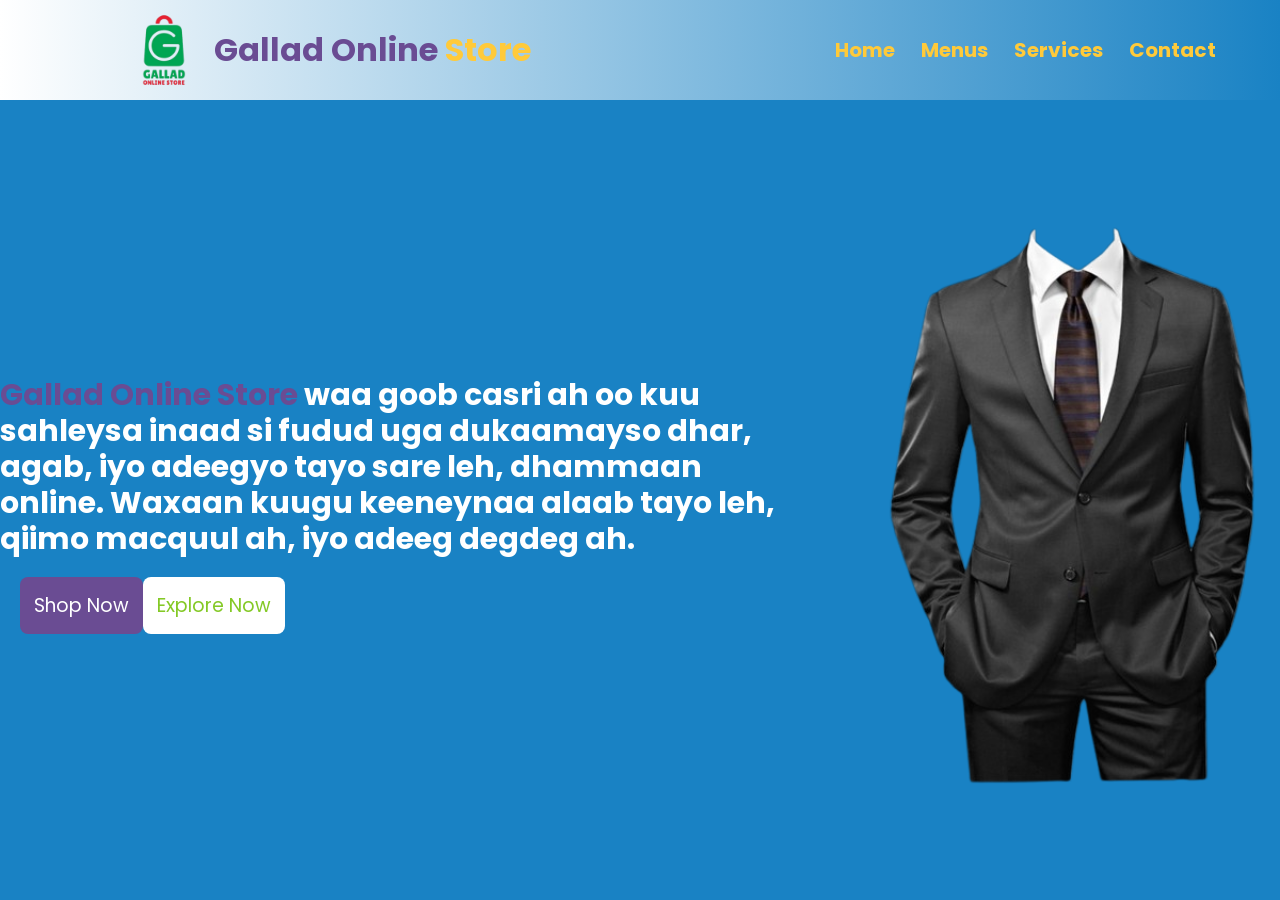
==== index.html @ 65a357d8 "add image and full index.html" ====
<!DOCTYPE html>
<html lang="en">
<head>
  <meta charset="UTF-8">
  <meta name="viewport" content="width=device-width, initial-scale=1.0">
  <title>Gallad Cafe</title>
  <link rel="stylesheet" href="Restuarant.css">
</head>
<body>
  <!-- header -->
  <header class="header">
    <div class="left-header">
      <img class="logo" src="galladlogo.png" alt="logo">
      <h1>Gallad Online <span>Store</span></h1>

    </div>
    

    <ul class="header-menus">
      <li><a href="#Home">Home</a></li>
      <li><a href="#Menus">Menus</a></li>
      <li><a href="#Services">Services</a></li>
      <li><a href="#Contact">Contact</a></li>



    </ul>

  </header>
   <!-- end header -->

   <!-- home section -->
   <section class="section-home section-menu">
    <div class="section-home_content">
      <h1 class="section-home_title"><span> Gallad Online </span> <span>Store</span> waa goob casri ah oo kuu sahleysa inaad si fudud uga dukaamayso dhar, agab, iyo adeegyo tayo sare leh, dhammaan online. Waxaan kuugu keeneynaa alaab tayo leh, qiimo macquul ah, iyo adeeg degdeg ah.</h1>
      <div class="section-home_buttons">
        <button class="primary-button">Shop Now</button>
        <button class="light-button">Explore Now</button>

      </div>

    </div>
    <img class="section-home_image" src="suit.png" alt="suit">

   </section>
   <!-- end home section -->
  
</body>
</html>
---- Restuarant.css ----
@import url('https://fonts.googleapis.com/css2?family=Poppins:ital,wght@0,100;0,200;0,300;0,400;0,500;0,600;0,700;0,800;0,900;1,100;1,200;1,300;1,400;1,500;1,600;1,700;1,800;1,900&display=swap');

*{
margin: 0;
padding: 0;
box-sizing: border-box;
font-family: "Poppins", sans-serif;

}
:root{
    /* colors */
    --primary-color:#6a4c93;
    --background-color:#1982c4;
    --border-primary-color: #84c926;
    --light-primary-color:#ff595e;
    --secondary-color:#ffca3a;
    --gray-color:#7f7d7b;
    --transparent-025:rgba(255, 255, 255, 0.25);

    /* radias */
    --small-radias:8px;
    --medium-radias:16px;
    --large-radias:24px;
}

/* header */
.header{
    background:linear-gradient(to right, white, var(--background-color));
    display: flex;
    justify-content: space-between;
    padding-inline: 5%;
    height: 100px;
    align-items: center;
    position: fixed;
    width: 100%;
    box-shadow: 0, 0, 10px, rgba(0, 0, 0, 0.1);
    z-index: 1;
    /* border: solid var(--border-primary-color); */

}
.left-header{
    display: flex;
    justify-content: space-between;
    align-items: center;
    padding: 10px 50px;
    color: var(--primary-color);
}
.left-header span{
    color: var(--secondary-color);

}
.logo{
    max-width: 100px;
    height: auto;
}

.header-title{
    color: var(--primary-color);
}

.header-title span{
    color: var(--secondary-color);
}

.header-menus {
    list-style: none;
    display: flex;
    gap: 26px;
}

.header-menus li a{
    text-decoration: none;
    font-weight: 700;
    color: var(--secondary-color);
    font-size: 20px;
    transition: 300ms ease;
    position: relative;

}


.header-menus li a:hover{
    color: var(--primary-color); 
    /* text-decoration: none; */
}

.header-menus li a::after{
    content: '';
    position: absolute;
    width: 0;
    height: 2px;
    background: var(--primary-color);
    left: 0;
    bottom: -6px;
    transition: 300ms ease;
}

.header-menus li a:hover::after{
    width: 100%;
}
/* end header */

/* section home */
.section-home{
    padding-top: 130px;
    display: flex;
    align-items: center;
    background: var(--background-color);
    gap: 80px;
    min-height: 100dvh;
    justify-content: space-between;
   
}
.section-home_title{
    line-height: 1.2;
    font-size: 30px;
    width: 800px;
    align-items: center;
    color: white;
}
.section-home_title span{
    color: var(--primary-color);
}
/* .section-home_title span{
    color: var(--secondary-color);
} */

.section-home_buttons{
    display: flex;
    margin: 20px;
    grid-auto-flow: 16px;
}

.section-home_image{
    width: 90%;
    max-width: 400px;
}

.primary-button{
    background: var(--primary-color);
    color: white;
    border: 4px solid rgba var(--transparent-025);
}

.light-button{
    background: white;
    color: var(--border-primary-color);
    border: 4px solid rgba var(--transparent-025);
}

.primary-button,
.light-button{
    padding: 14px 14px;
    font-size: 19px;
    border-radius: var(--small-radias);
    font-weight: 400;
    cursor: pointer;
    display: flex;
    align-items: center;
    gap: 10px;
    

}

/* end section home */
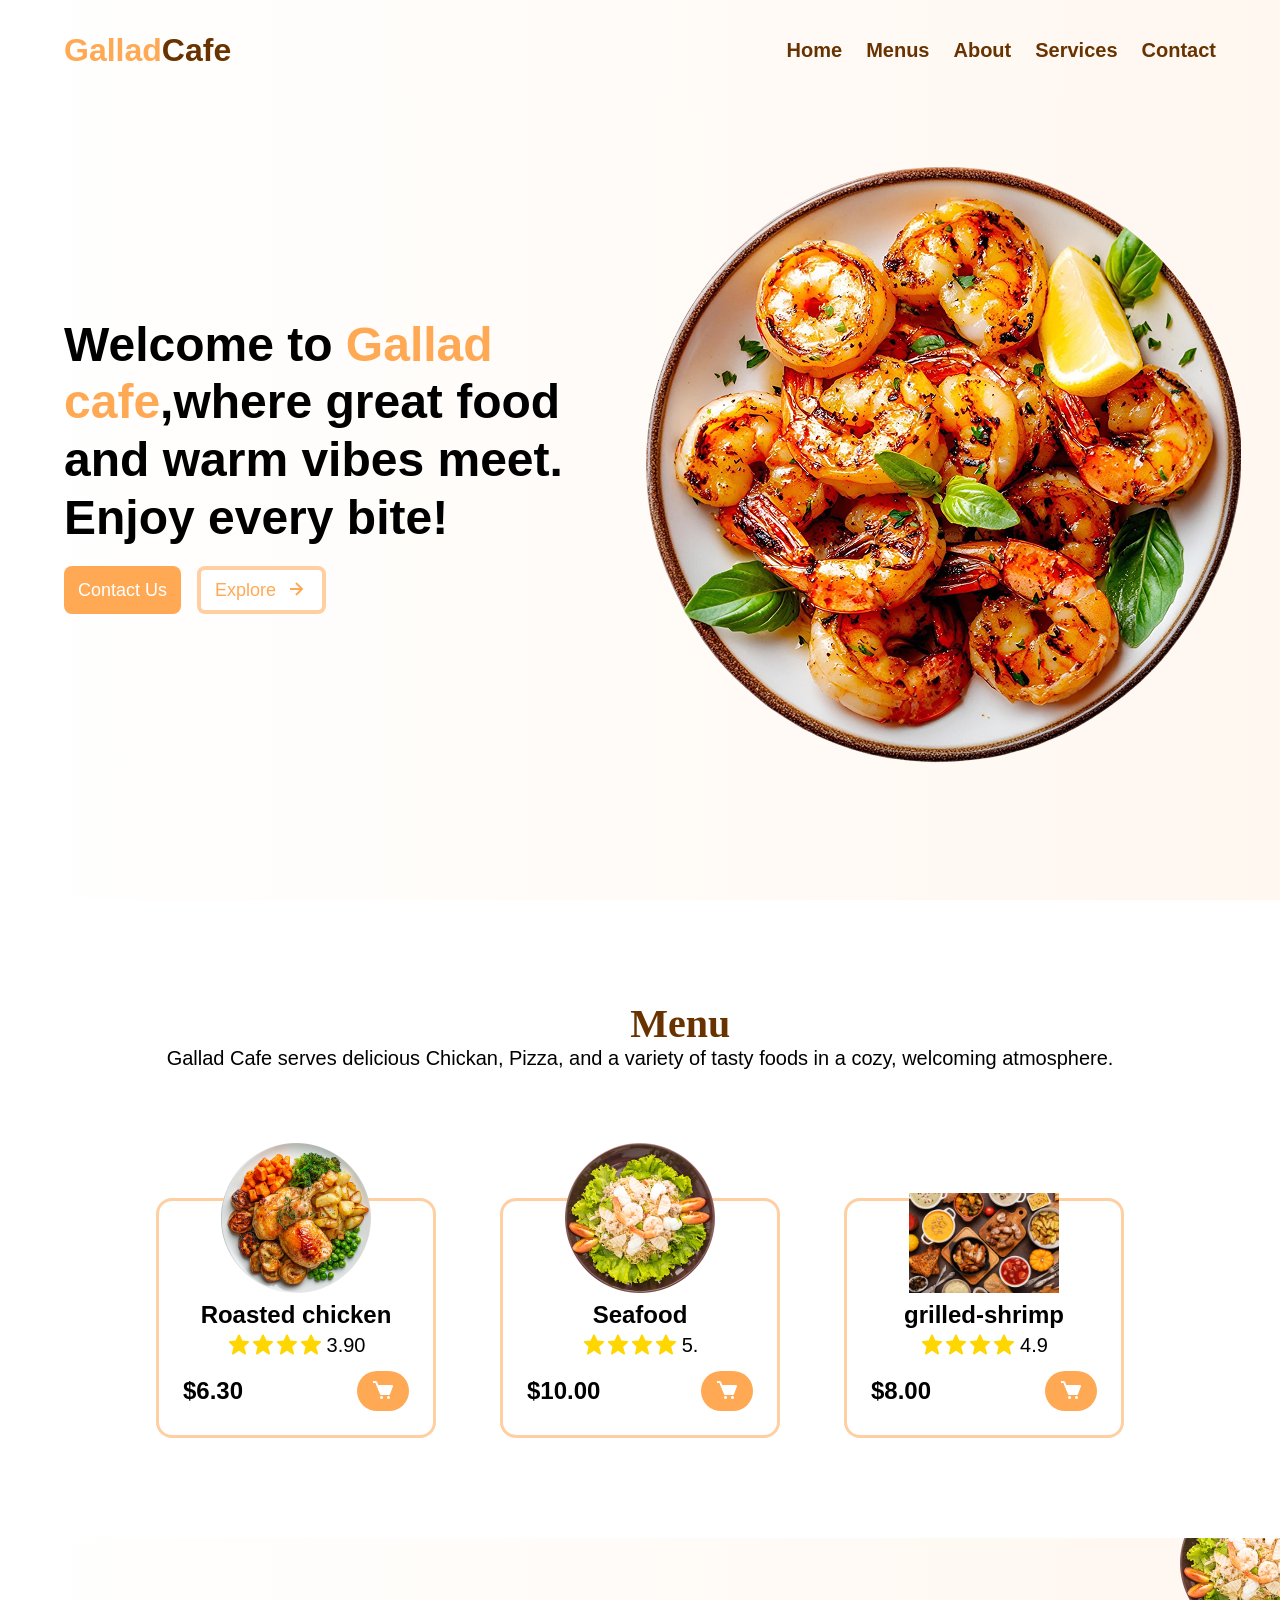
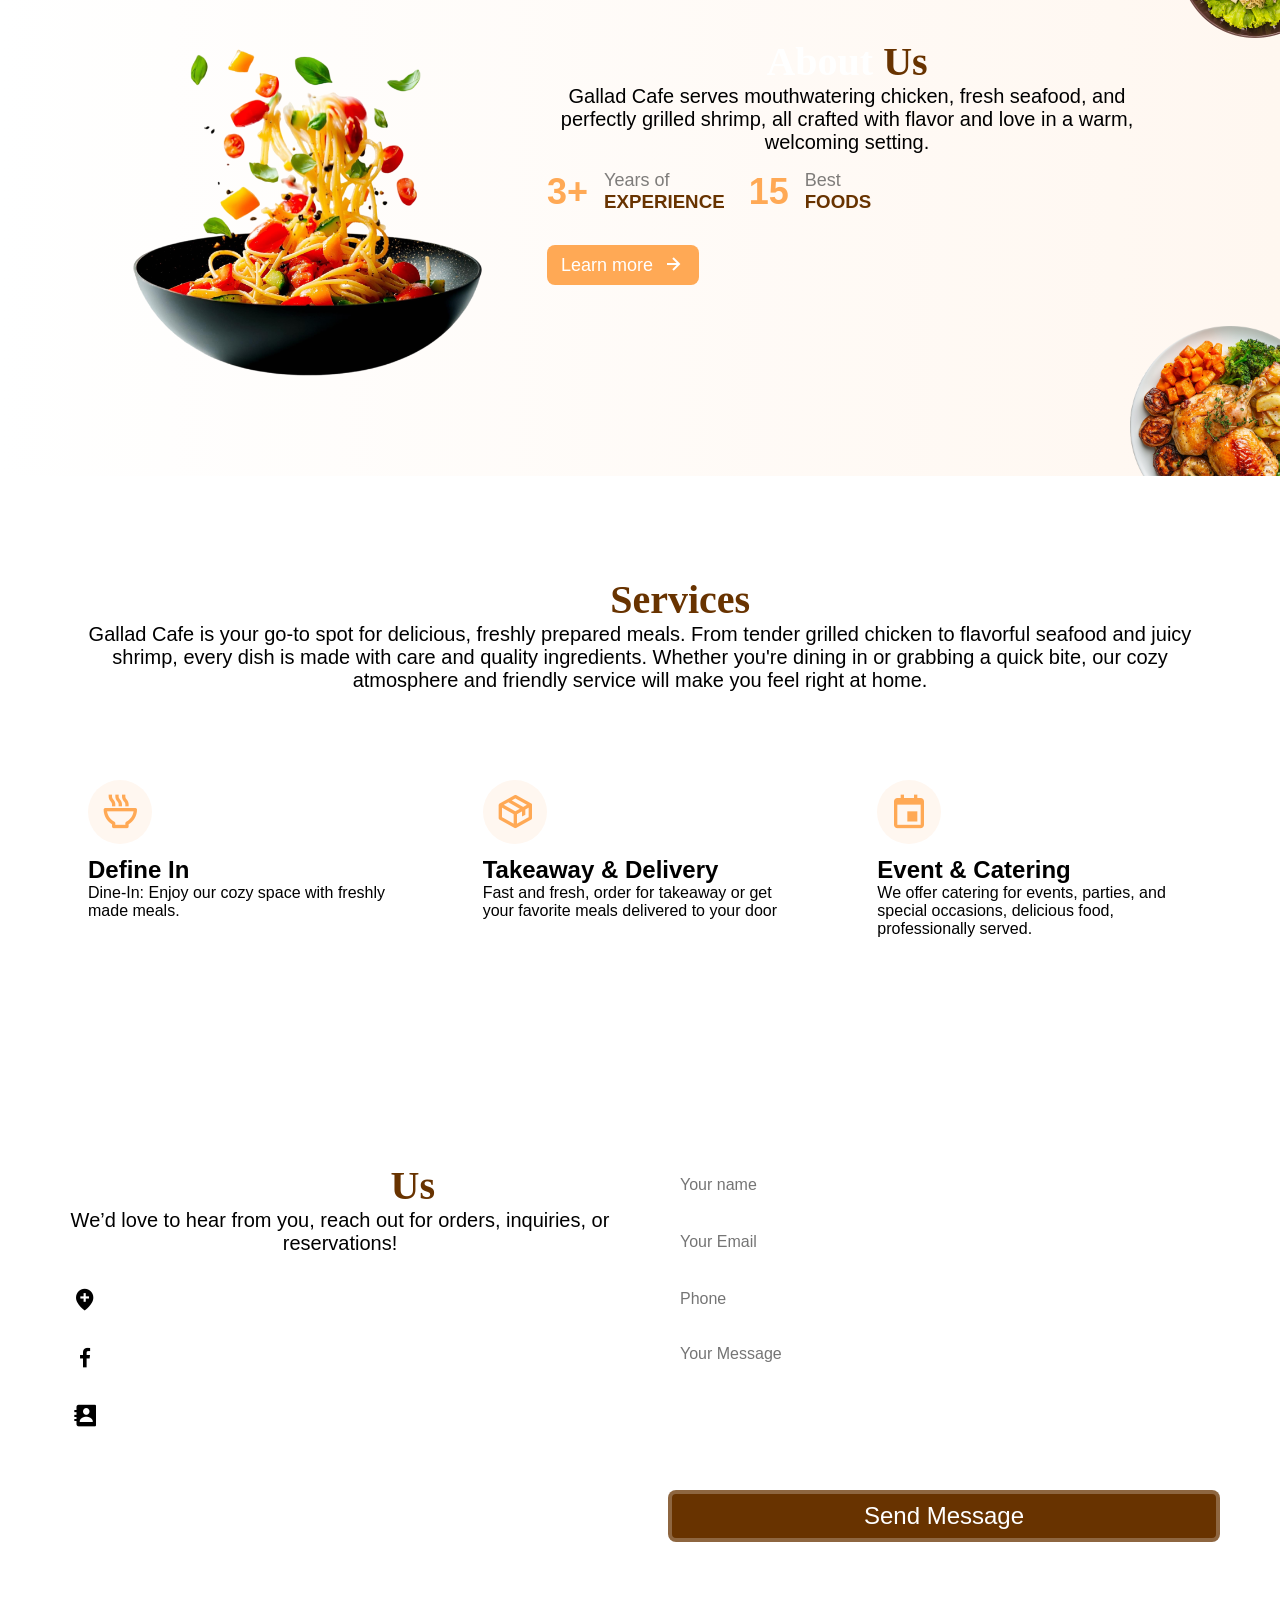
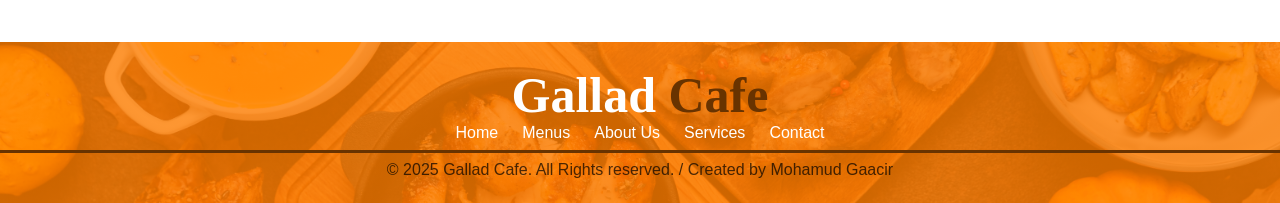
==== commit b7b9be6f: "add image and full elements" ====
--- a/index.html
+++ b/index.html
@@ -1,49 +1,301 @@
+
 <!DOCTYPE html>
 <html lang="en">
 <head>
   <meta charset="UTF-8">
   <meta name="viewport" content="width=device-width, initial-scale=1.0">
   <title>Gallad Cafe</title>
+  <link rel="preconnect" href="https://fonts.googleapis.com">
+  <link rel="preconnect" href="https://fonts.gstatic.com" crossorigin>
+  <link href='https://unpkg.com/boxicons@2.1.4/css/boxicons.min.css' rel="stylesheet">
   <link rel="stylesheet" href="Restuarant.css">
 </head>
 <body>
-  <!-- header -->
-  <header class="header">
-    <div class="left-header">
-      <img class="logo" src="galladlogo.png" alt="logo">
-      <h1>Gallad Online <span>Store</span></h1>
-
-    </div>
+      <!-- Header -->
+       <header class="header">
+        <h1 class="header-title">Gallad<span>Cafe</span></h1>
+
+        <ul class="header-menus">
+          <li><a href="#Home">Home</a></li>
+          <li><a href="#Menus">Menus</a></li>
+          <li><a href="#About">About</a></li>
+          <li><a href="#Services">Services</a></li>
+          <li><a href="#Contact">Contact</a></li>
     
 
-    <ul class="header-menus">
-      <li><a href="#Home">Home</a></li>
-      <li><a href="#Menus">Menus</a></li>
-      <li><a href="#Services">Services</a></li>
-      <li><a href="#Contact">Contact</a></li>
-
-
-
-    </ul>
-
-  </header>
-   <!-- end header -->
-
-   <!-- home section -->
-   <section class="section-home section-menu">
-    <div class="section-home_content">
-      <h1 class="section-home_title"><span> Gallad Online </span> <span>Store</span> waa goob casri ah oo kuu sahleysa inaad si fudud uga dukaamayso dhar, agab, iyo adeegyo tayo sare leh, dhammaan online. Waxaan kuugu keeneynaa alaab tayo leh, qiimo macquul ah, iyo adeeg degdeg ah.</h1>
-      <div class="section-home_buttons">
-        <button class="primary-button">Shop Now</button>
-        <button class="light-button">Explore Now</button>
-
-      </div>
-
-    </div>
-    <img class="section-home_image" src="suit.png" alt="suit">
-
-   </section>
-   <!-- end home section -->
+        </ul>
+
+        <div class="header_menu-togle">
+          <i class='bx bx-menu'></i>
+          <i class='bx bx-x'></i>
+        </div>
+       </header>
+
+       <!-- Home section -->
+       <section id="home" class="section-home section-menu">
+        <div class="section-home_content">
+            <h1 class="section-home_title">Welcome to <span>Gallad cafe</span>,where great food and warm vibes meet. Enjoy every bite!</h1>
+            <div class="section-home_buttons">
+                <button class="primary-button">Contact Us</button>
+                <button class="light-button">Explore
+                  <i class='bx bx-right-arrow-alt'></i>
+                </button>
+            </div>
+        </div>
+        <img class="section-home_image" src="grilled-shrimp.png" alt="">
+
+    </section>
+       <!-- end section home -->
+
+       <!--section-menus  -->
+
+       <section class="section-menus section-menu" id="menus">
+        <h1 class="section-title">Our <span>Menu</span></h1>
+        <p class="section-desk">Gallad Cafe serves delicious Chickan, Pizza, and a variety of tasty foods in a cozy, welcoming atmosphere.</p>
+          
+        <div class="section-menus_cards">
+
+          <!-- card 1 -->
+          <div class="section-menus_card">
+            <img class="section-menus_card-image" src="roasted-chicken.png" alt="">
+            <h3 class="section-menus_card-title">Roasted chicken</h3>
+
+            <div class="section-menus_card-rating">
+              <i class='bx bxs-star'></i>
+              <i class='bx bxs-star'></i>
+              <i class='bx bxs-star'></i>
+              <i class='bx bxs-star'></i>
+              <span>3.90</span>
+             
+            </div>
+            
+            <div class="section-menus_card-footer">
+              <h2 class="section-menus_card-price">$6.30</h2>
+              <button class=" section-menus_card-button--buy primary-button">
+                <i class='bx bxs-cart'></i>
+              </button>
+
+        
+            </div>
+        </div>
+
+        <!-- card 2 -->
+        <div class="section-menus_card">
+          <img class="section-menus_card-image" src="seafood-noodles.png" alt="">
+          <h3 class="section-menus_card-title">Seafood</h3>
+
+          <div class="section-menus_card-rating">
+            <i class='bx bxs-star'></i>
+            <i class='bx bxs-star'></i>
+            <i class='bx bxs-star'></i>
+            <i class='bx bxs-star'></i>
+            <span>5.</span>
+           
+          </div>
+          
+          <div class="section-menus_card-footer">
+            <h2 class="section-menus_card-price">$10.00</h2>
+            <button class=" section-menus_card-button--buy primary-button">
+              <i class='bx bxs-cart'></i>
+            </button>
+          </div>
+        </div>
+          
+          <!-- card 3 -->
+            <div class="section-menus_card">
+              <img class="section-menus_card-image" src="top-view-table-full-food.jpg" alt="">
+              <h3 class="section-menus_card-title">grilled-shrimp</h3>
   
+              <div class="section-menus_card-rating">
+                <i class='bx bxs-star'></i>
+                <i class='bx bxs-star'></i>
+                <i class='bx bxs-star'></i>
+                <i class='bx bxs-star'></i>
+                <span>4.9</span>
+               
+              </div>
+              
+              <div class="section-menus_card-footer">
+                <h2 class="section-menus_card-price">$8.00</h2>
+                <button class=" section-menus_card-button--buy primary-button">
+                  <i class='bx bxs-cart'></i>
+                </button>
+  
+          
+              </div>
+              </div>
+        
+          </div>
+       </section>
+
+       <!-- end section-menus -->
+
+       <!-- section about -->
+        <section id="about" class="section-about section-menu">
+          <img class="section-about-image" src="pasta.png" alt="pasta">
+          <div class="section-about_content">
+            <h1 class="section-title">About <span>Us</span></h1>
+            <p class="section-desk">Gallad Cafe serves mouthwatering chicken, fresh seafood, and perfectly grilled shrimp, all crafted with flavor and love in a warm, welcoming setting.</p>
+
+            <div class="section-about_stats">
+              <div class="section-about_stat">
+              <h1 class="section-about_stat-number">3+</h1>
+              <div class="section-about_stat-text">
+                <span class="section-about_stat-desk">Years of</span>
+                <h3 class="section-about_stat-title">EXPERIENCE</h3>
+              </div>
+            </div>
+
+            <div class="section-about_stat">
+              <h1 class="section-about_stat-number">15</h1>
+              <div class="section-about_stat-text">
+                <span class="section-about_stat-desk">Best</span>
+                <h3 class="section-about_stat-title">FOODS</h3>
+              </div>
+            </div>
+            
+          </div>
+          <button class="primary-button hover-icon-right">Learn more
+            <i class='bx bx-right-arrow-alt'></i>
+          </button>
+          
+
+          </div>
+
+          <img class="section-about_image-background1" src="seafood-noodles.png" alt="seafood">
+
+          <img class="section-about_image-background2" src="roasted-chicken.png" alt="chicken">
+        
+        </section>
+        <!-- end section about -->
+
+
+        <!-- section services -->
+
+        <section class="section-services section-menu" id="services">
+          <h1 class="section-title">Our <span>Services</span></h1>
+          <p class="section-desk">Gallad Cafe is your go-to spot for delicious, freshly prepared meals. From tender grilled chicken to flavorful seafood and juicy shrimp, every dish is made with care and quality ingredients. Whether you're dining in or grabbing a quick bite, our cozy atmosphere and friendly service will make you feel right at home.</p>
+
+          <div class="section-servic_cards">
+
+            <div class="section-services_card">
+              <div class="section-services_card-icon">
+                <i class='bx bx-bowl-hot'></i>
+              </div>
+              <h1 class="section-services_card-title">Define In</h1>
+              <p>Dine-In: Enjoy our cozy space with freshly made meals.</p>
+            </div>
+            <div class="section-services_card">
+              <div class="section-services_card-icon">
+                <i class='bx bx-package'></i>
+              </div>
+              <h1 class="section-services_card-title">Takeaway & Delivery</h1>
+              <p>Fast and fresh, order for takeaway or get your favorite meals delivered to your door</p>
+          </div>
+          <div class="section-services_card">
+            <div class="section-services_card-icon">
+              <i class='bx bx-calendar-event'></i>
+            </div>
+            <h1 class="section-services_card-title">Event & Catering</h1>
+            <p>We offer catering for events, parties, and special occasions, delicious food, professionally served.</p>
+        </div>
+          
+          
+          </div>
+          
+
+
+        </section>
+        <!-- end section services -->
+
+        <!-- section contact -->
+
+        <section class="section-contact section-menu" id="contact">
+          <div class="section-contact_info">
+            <h1 class="section-title">Contact <span>Us</span></h1>
+            <p class="section-desk">We’d love to hear from you, reach out for orders, inquiries, or reservations!</p>
+
+            <div class="section-contact_info-items">
+              <div class="section-contact_info-item">
+
+                <div class="section-contact_info-item-icon">
+                  <i class='bx bxs-location-plus'></i>
+                </div>
+                <a class="section-contact_info-item-link" href="#">
+                  Gallad Cafe, Parklands, Nairobi, Street 6, Near City Park.
+                </a>
+              
+              </div>
+              <div class="section-contact_info-item">
+
+                <div class="section-contact_info-item-icon">
+                  <i class='bx bxl-facebook'></i>
+                </div>
+                <a class="section-contact_info-item-link" href="#">
+                  @GalladCafe
+                </a>
+              
+              </div>
+              <div class="section-contact_info-item">
+
+                <div class="section-contact_info-item-icon">
+                  <i class='bx bxs-contact'></i>
+                </div>
+                <a class="section-contact_info-item-link" href="#">
+                  0742283377
+                </a>
+              
+              </div>
+            </div>
+
+
+          </div>
+        </div>
+
+            <form class="section-contact_form" action="#" >
+              <input type="text" class="text-field" placeholder="Your name">
+              <input type="Email" class="text-field" placeholder="Your Email">
+              <input type="Tell" class="text-field" placeholder="Phone">
+              <textarea class="text-field text-field--textarea" placeholder="Your Message" rows="5"></textarea>
+              <button class=" section-contact_form-button secondary-button">Send Message</button>
+
+
+            </form>
+        </section>
+
+        <!-- end section contact -->
+
+        <!-- Footer -->
+         <footer class="footer">
+          <h1 class="footer_title">Gallad <span>Cafe</span></h1>
+          <ul class="Footer_menus">
+            <li class="footer_menus-menu"><a href="#Home">Home</a></li>
+            <li class="footer_menus-menu"><a href="#Menus">Menus</a></li>
+            <li class="footer_menus-menu"><a href="#About Us">About Us</a></li>
+            <li class="footer_menus-menu"><a href="#Services">Services</a></li>
+            <li class="footer_menus-menu"><a href="#Contact">Contact</a></li>
+
+          </ul>
+
+          <div class="footer_divider"></div>
+          <p class="footer_copright">
+            &copy; 2025 Gallad Cafe. All Rights reserved. / Created by Mohamud Gaacir
+          </p>
+           
+         </footer>
+
+
+        <!-- end Footer -->
+
 </body>
+<script>
+  const headermenuToggle = document.querySelector('.header-menu-toggle');
+  const headermenus = document.querySelector('.header-menus');
+
+  headermenuToggle.addEventListener('click', () => {
+    headermenus.classList.toggle('active');
+  });
+</script>
+
+</script>
 </html>
--- a/Restuarant.css
+++ b/Restuarant.css
@@ -1,31 +1,137 @@
-@import url('https://fonts.googleapis.com/css2?family=Poppins:ital,wght@0,100;0,200;0,300;0,400;0,500;0,600;0,700;0,800;0,900;1,100;1,200;1,300;1,400;1,500;1,600;1,700;1,800;1,900&display=swap');
+@import url('https://fonts.googleapis.com/css2?family=Poppins:ital,wght@0,100;0,200;0,300;0,400;0,500;0,600;0,700;0,800;0,900;1,100;1,200;1,300;1,400;1,500;1,600;1,700;1,800;1,900&family=Roboto:ital,wght@0,100..900;1,100..900&display=swap');
 
 *{
-margin: 0;
-padding: 0;
-box-sizing: border-box;
-font-family: "Poppins", sans-serif;
-
-}
+    margin: 0;
+    padding: 0;
+    box-sizing: border-box;
+    font-family: 'Poppons', sans-serif ;
+}
+
+html{
+    scroll-behavior: smooth;
+    scroll-padding-top: 100px;
+
+}
+
+
 :root{
     /* colors */
-    --primary-color:#6a4c93;
-    --background-color:#1982c4;
-    --border-primary-color: #84c926;
-    --light-primary-color:#ff595e;
-    --secondary-color:#ffca3a;
-    --gray-color:#7f7d7b;
-    --transparent-025:rgba(255, 255, 255, 0.25);
+    --primary-color: #ffa955;
+    --background-primary-color: #fff7f0;
+    --border-primary-color: #ffcfa2;
+    --light-primary-color: #ffbf80;
+    --secondary-color: #683300;
+    --gray-color: #7f7d7b;
+    --transparent-025: rgba(255, 255, 255, 0.25);
 
     /* radias */
-    --small-radias:8px;
-    --medium-radias:16px;
-    --large-radias:24px;
-}
-
-/* header */
+    --small-radias: 8px;
+    --medium-radias: 16px;
+    --large-radias: 24px;
+
+}
+
+/* components */
+.section-menu{
+    padding-inline: 5%;
+    padding-block: 100px;
+}
+
+.primary-button,
+.light-button,
+.secondary-button{
+    padding: 8px 14px;
+    font-size: 18px;
+    border-radius: var(--small-radias);
+    font-weight: 400;
+    cursor: pointer;
+    display: flex;
+    align-items: center;
+    gap: 8px;
+}
+
+.primary-button:hover i,
+.light-button:hover i,
+.secondary-button{
+    transform: translateX(4px);
+}
+.primary-button i ,
+.light-button i,
+.secondary-button {
+    font-size: 24px;
+    transition: 300ms ease;
+     
+}
+
+/* .primary-button i,
+.light-button i {
+font-size: 24px;
+} */
+
+
+
+.light-button{
+    background: white;
+    color: var(--primary-color);
+    border: 4px solid var(--border-primary-color);
+
+   
+}
+
+
+.primary-button{
+    background: var(--primary-color);
+    color:white;
+    border: 4px solid rgba var(--transparent-025);
+   
+}
+
+.secondary-button{
+    background: var(--secondary-color);
+    color: white;
+    border: 4px solid var(--transparent-025);
+}
+.section-title{
+    font-family: 'praise', cursive;
+    font-size: 40px;
+    color: var(--primary-color);
+    
+}
+
+.section-title span{
+    font-family: 'praise', cursive;
+    color: var(--secondary-color);
+}
+
+.section-desk{
+    font-size: 20px;
+}
+.text-field{
+    background: var(--transparent-025);
+    padding: 8px 12px;
+    border-radius: var(--small-radias);
+    border: 4px solid transparent;
+    outline: none;
+    font-size: 18px;
+    color: var(--secondary-color);
+    font-weight: 500;
+}
+
+.text-field::placeholder{
+    font-size: 16px;
+
+}
+
+.text-field--textarea{
+    resize: none;
+}
+
+/* end components */
+
+/* Header */
 .header{
-    background:linear-gradient(to right, white, var(--background-color));
+     /* border: solid;  */
+     background: linear-gradient(  to right, white, var(--background-primary-color));
     display: flex;
     justify-content: space-between;
     padding-inline: 5%;
@@ -33,55 +139,34 @@
     align-items: center;
     position: fixed;
     width: 100%;
-    box-shadow: 0, 0, 10px, rgba(0, 0, 0, 0.1);
+    box-shadow: 0, 0, 10px rgba(0, 0, 0, 0.1);
     z-index: 1;
-    /* border: solid var(--border-primary-color); */
-
-}
-.left-header{
-    display: flex;
-    justify-content: space-between;
-    align-items: center;
-    padding: 10px 50px;
-    color: var(--primary-color);
-}
-.left-header span{
-    color: var(--secondary-color);
-
-}
-.logo{
-    max-width: 100px;
-    height: auto;
 }
 
 .header-title{
     color: var(--primary-color);
 }
-
 .header-title span{
     color: var(--secondary-color);
 }
 
-.header-menus {
+.header-menus{
     list-style: none;
     display: flex;
-    gap: 26px;
+    gap: 24px;
 }
 
 .header-menus li a{
     text-decoration: none;
-    font-weight: 700;
+    font-weight: 600;
     color: var(--secondary-color);
     font-size: 20px;
     transition: 300ms ease;
     position: relative;
-
-}
-
+}
 
 .header-menus li a:hover{
-    color: var(--primary-color); 
-    /* text-decoration: none; */
+    color: var(--primary-color);
 }
 
 .header-menus li a::after{
@@ -98,68 +183,418 @@
 .header-menus li a:hover::after{
     width: 100%;
 }
-/* end header */
-
-/* section home */
+
+/* sectionhome */
 .section-home{
     padding-top: 130px;
-    display: flex;
-    align-items: center;
-    background: var(--background-color);
+    
+    display: flex;
+    align-items: center;
+    background: linear-gradient(to right, white, var(--background-primary-color));
     gap: 80px;
-    min-height: 100dvh;
+    min-height: 100dvb;
     justify-content: space-between;
-   
-}
+}
+
 .section-home_title{
     line-height: 1.2;
-    font-size: 30px;
-    width: 800px;
-    align-items: center;
-    color: white;
-}
+    font-size: 48px;
+    width: 500px;
+}
+
 .section-home_title span{
     color: var(--primary-color);
 }
-/* .section-home_title span{
-    color: var(--secondary-color);
-} */
 
 .section-home_buttons{
     display: flex;
-    margin: 20px;
-    grid-auto-flow: 16px;
-}
-
-.section-home_image{
+    margin-top: 20px;
+    gap: 16px;
+
+
+}
+
+
+.section-home_img{
     width: 90%;
     max-width: 400px;
 }
 
-.primary-button{
+/* section menu */
+
+.section-title,
+.section-desk{
+    text-align: center;
+
+}
+
+.section-menus_cards{
+    margin-top: 64px;
+    display: flex;
+    justify-content: center;
+    gap: 64px;
+    flex-wrap: wrap;
+}
+.section-menus_card{
+    border: 3px solid var(--border-primary-color);
+    width: 280px;
+    border-radius: var(--medium-radias);
+    display: flex;
+    flex-direction: column;
+    align-items: center;
+    height: 240px;
+    justify-content: end;
+    margin-top: 64px;
+    cursor: pointer;
+    padding: 24px;
+    transition: 300ms ease;
+}
+
+.section-menus_card:hover{
+    background: var(--primary-color);
+    color: green;
+    margin-top: 55px;
+}
+
+
+.section-menus_card-image{
+    width: 150px;
+}
+
+.section-menus_card-title{
+    font-size: 24px;
+    margin-top: 8px;
+}
+
+
+.section-menus_card-rating{
+    display: flex;
+    align-items: center;
+    margin-top: 4px;
+
+}
+
+.section-menus_card-rating i {
+    color: #ffd600;
+    font-size: 24px;
+}
+
+.section-menus_card-rating span {
+    margin-left: 4px;
+    font-size: 20px;
+}
+
+.section-menus_card-footer{
+    display: flex;
+    align-items: center;
+    justify-content: space-between;
+    width: 100%;
+    margin-top: 14px;
+}
+
+.section-menus_card-price{
+    font-weight: 600;
+
+}
+
+.section-menus_card-button--buy{
+    border-radius: var(--large-radias);
+}
+    
+
+/* end section menu */
+
+/* section about */
+
+.section-about{
+    display: flex;
+    gap: 64px;
+    background: linear-gradient(to right, white, var(--background-primary-color));
+    justify-content: center;
+    position: relative;
+    overflow: hidden;
+
+
+}
+
+.section-about_content{
+    
+    max-width: 600px;
+}
+
+.section-about-image{
+    max-width: 350px;
+    object-fit: scale-down;
+}
+
+.section-about_stats{
+   
+    display: flex;
+    gap: 24px;
+    margin-top: 16px;
+    margin-bottom: 32px;
+}
+
+.section-about_stat{
+    
+    display: flex;
+    align-items: center;
+    gap: 16px;
+
+}
+
+.section-about_stat-number{
+    font-size: 36px;
+    color: var(--primary-color);
+}
+
+.section-about_stat-desk{
+    font-size: 18px;
+    font-weight: 500;
+    opacity: 0.5;
+}
+
+.section-about_stat-title{
+    color: var(--secondary-color);
+}
+
+.section-about_image-background1{
+    width: 150px;
+    position: absolute;
+    top: -50px;
+    right: -50px;
+}
+
+.section-about_image-background2{
+    width: 200px;
+    position: absolute;
+    right: -50px;
+    bottom: -50px;
+}
+
+/* end section about */
+
+/* Section services */
+.section-servic_cards{
+   
+    margin-top: 64px;
+    display: flex;
+    gap: 32px;
+    justify-content: space-between;
+}
+
+.section-services_card{
+    padding: 24px;
+    transition: 300ms ease;
+    cursor: pointer;
+    width: 100%;
+}
+
+.section-services_card:hover{
     background: var(--primary-color);
     color: white;
-    border: 4px solid rgba var(--transparent-025);
-}
-
-.light-button{
-    background: white;
-    color: var(--border-primary-color);
-    border: 4px solid rgba var(--transparent-025);
-}
-
-.primary-button,
-.light-button{
-    padding: 14px 14px;
-    font-size: 19px;
-    border-radius: var(--small-radias);
-    font-weight: 400;
-    cursor: pointer;
-    display: flex;
-    align-items: center;
-    gap: 10px;
-    
-
-}
-
-/* end section home */+    scale: 1.01;
+    box-shadow: 0px 0px 40px rgba(0, 0, 0, 0.15);
+}
+.section-services_card:hover  .section-services_card-icon i {
+    color: white;
+    transition: 300ms ease;
+}
+
+
+.section-services_card-icon{
+    background: var(--background-primary-color);
+    width: fit-content;
+    border-radius: 99px;
+    transition: 300ms ease;
+}
+
+.section-services_card-icon i{
+    font-size: 40px;
+padding: 12px;
+color: var(--primary-color);
+}
+
+.section-services_card-title{
+    margin-top: 12px;
+}
+
+
+/* end Section services */
+
+/* Section contact */
+.section-contact{
+    background: linear-gradient(to bottom, var(--primary-color)), #ff9228;
+    display: grid;
+    grid-template-columns: repeat(2, 1fr);
+    gap: 48px;
+}
+.section-title{
+    color: white;
+}
+
+.section-contact_info-items{
+    
+    margin-top: 24px;
+    display: flex;
+    flex-direction: column;
+    gap: 16px;
+}
+
+.section-contact_info-item{
+   
+    display: flex;
+    align-items: center;
+    gap: 12px;
+}
+.section-contact_info-item-icon{
+    background: var(--transparent-025);
+    padding: 8px;
+    display: flex;
+    border-radius: 99px;
+}
+
+.section-contact_info-item-icon i {
+    font-size: 26px;
+}
+
+.section-contact_info-item-link{
+    color: white;
+    font-size: 18px;
+    text-decoration: none;
+}
+.section-contact_info-item-link:hover{
+    text-decoration: underline;
+}
+
+.section-contact_form{
+    display: flex;
+    flex-direction: column;
+    gap: 12px;
+}
+.section-contact_form-button{
+    margin-top: 16px;
+    display: flex;
+    font-weight: 500;
+    justify-content: center;
+}
+
+/* end Section contact */
+
+/* Footer */
+.footer {
+    background: linear-gradient(rgba(255,126, 0, 0.8),
+    rgba(255, 126, 0, 0.8)),
+    url(top-view-table-full-food.jpg);
+    background-size: cover;
+    background-position: center ;
+    display: flex;
+    flex-direction: column;
+    align-items: center;
+    padding-block: 24px;
+     
+     
+    
+}
+
+.footer_title{
+    color: white;
+    font-family: 'praise', cursive;
+    font-size: 50px;
+}
+
+.footer_title span{
+    color: var(--secondary-color);
+    font-family: 'praise', cursive;
+}
+
+.Footer_menus{
+    display: flex;
+    gap: 24px;
+}
+
+.Footer_menus li{
+    list-style: none;
+}
+
+.Footer_menus li a{
+    text-decoration: none;
+    color: white;
+
+}
+
+.Footer_menus li a:hover{
+    text-decoration: underline;
+}
+
+.footer_divider{
+    width: 100%;
+    height: 3px;
+    background: var(--secondary-color);
+    margin-block: 8px;
+}
+
+.footer_copright{
+    opacity: 0.7;
+}
+
+/* end Footer */
+
+.header_menu-togle{
+    display: none;
+}
+
+@media screen and (max-width: 768px){
+
+    /* header */
+    .header_menu-togle{
+        display: block;
+        font-size: 3rem;
+        cursor: pointer;
+    }
+
+    .header_menu-togle .bx-x{
+        display: none;
+    }
+
+    .header-menus{
+        position: absolute;
+        top: 100px;
+        background: var(--transparent-025);
+        flex-direction: column;
+        width: 100%;
+        left: 0;
+        padding-inline-start: 5%;
+        
+        height: 0;
+        overflow: hidden;
+        transition: 300ms ease;
+    }
+
+     .header-menus, .active{
+        height: 300px;
+        padding-block: 24px;
+    } 
+
+    /* end header */
+
+
+     /* section home */
+     .section-home{
+        flex-direction: column-reverse;
+        justify-content: center;
+
+     }
+
+     .section-home_image{
+        max-width: 250px;
+     }
+
+     .section-home_title{
+        font-size: 2rem;
+        width: 100%;
+     }
+     /* end section home */
+
+    
+}
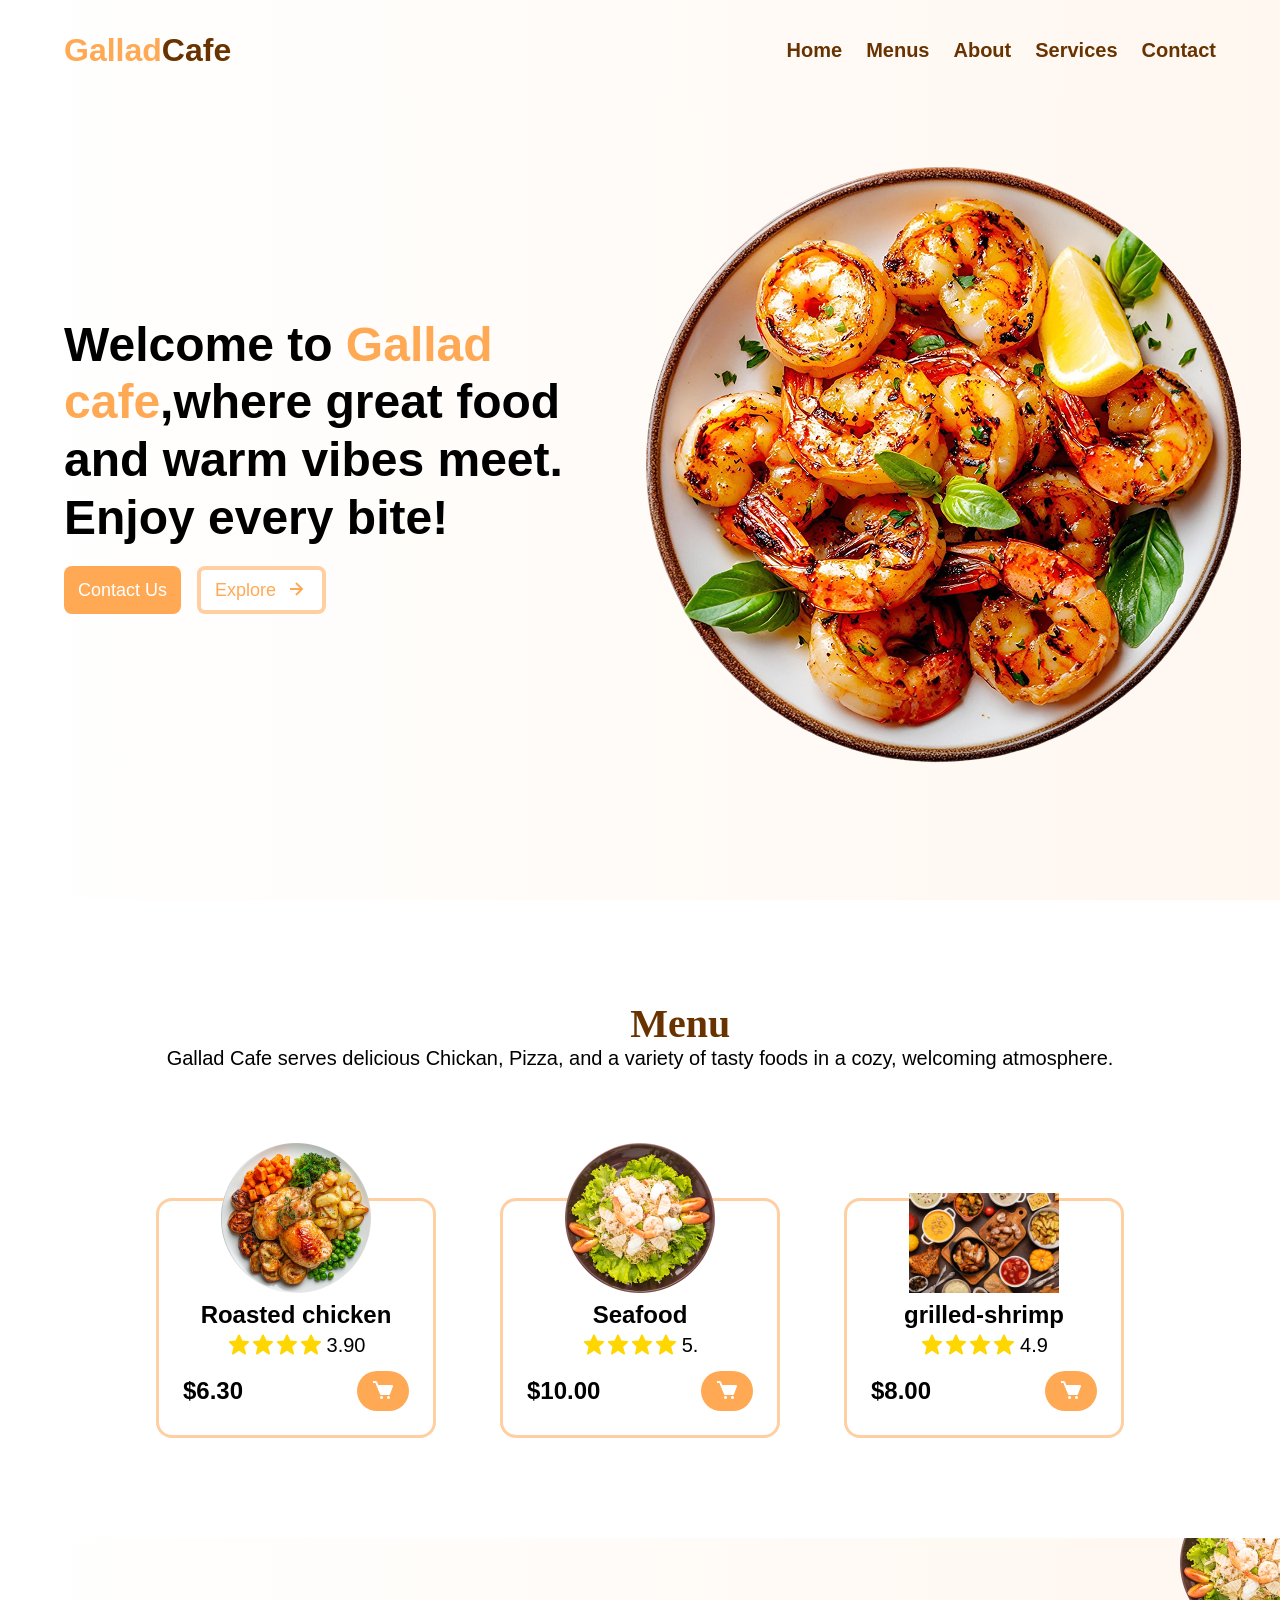
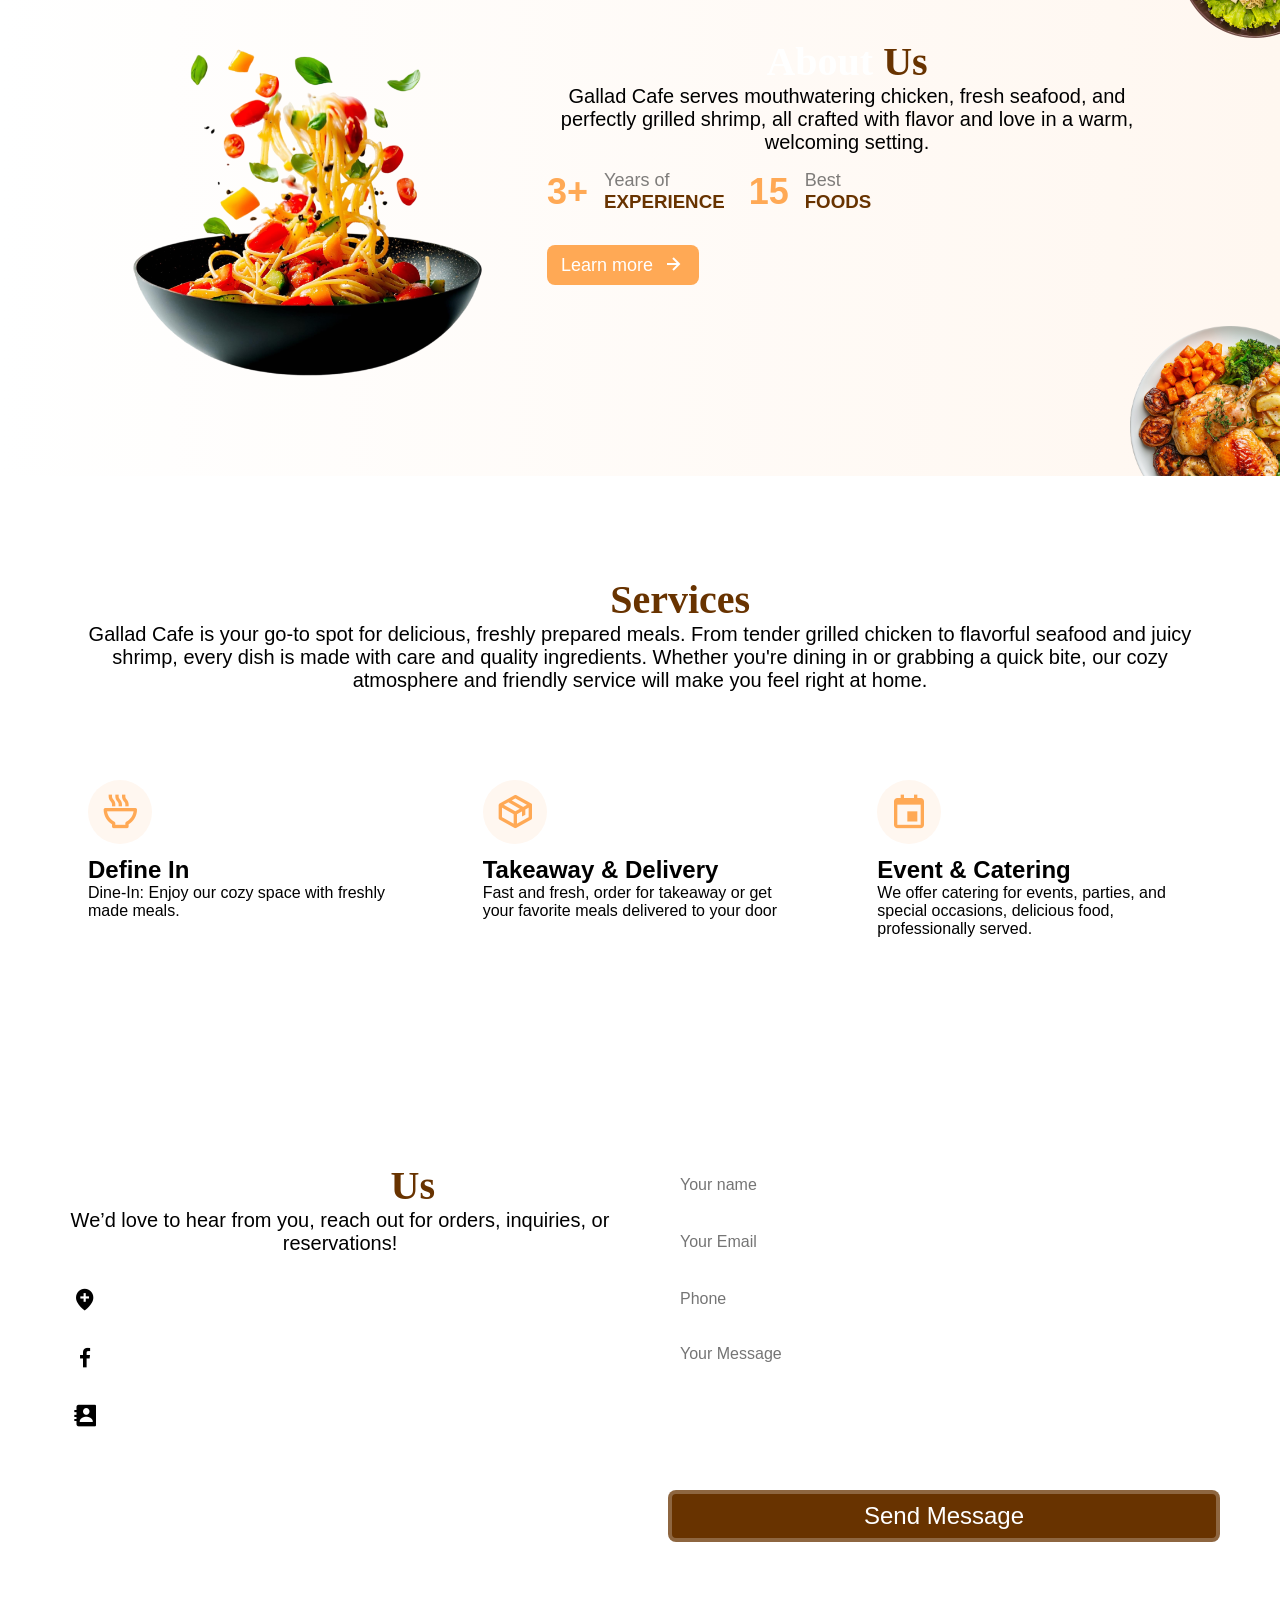
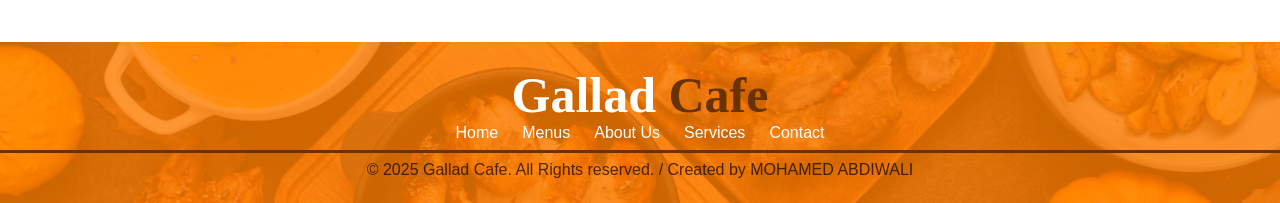
==== commit 4704f235: "add all changes" ====
--- a/index.html
+++ b/index.html
@@ -279,7 +279,7 @@
 
           <div class="footer_divider"></div>
           <p class="footer_copright">
-            &copy; 2025 Gallad Cafe. All Rights reserved. / Created by Mohamud Gaacir
+            &copy; 2025 Gallad Cafe. All Rights reserved. / Created by MOHAMED ABDIWALI
           </p>
            
          </footer>
